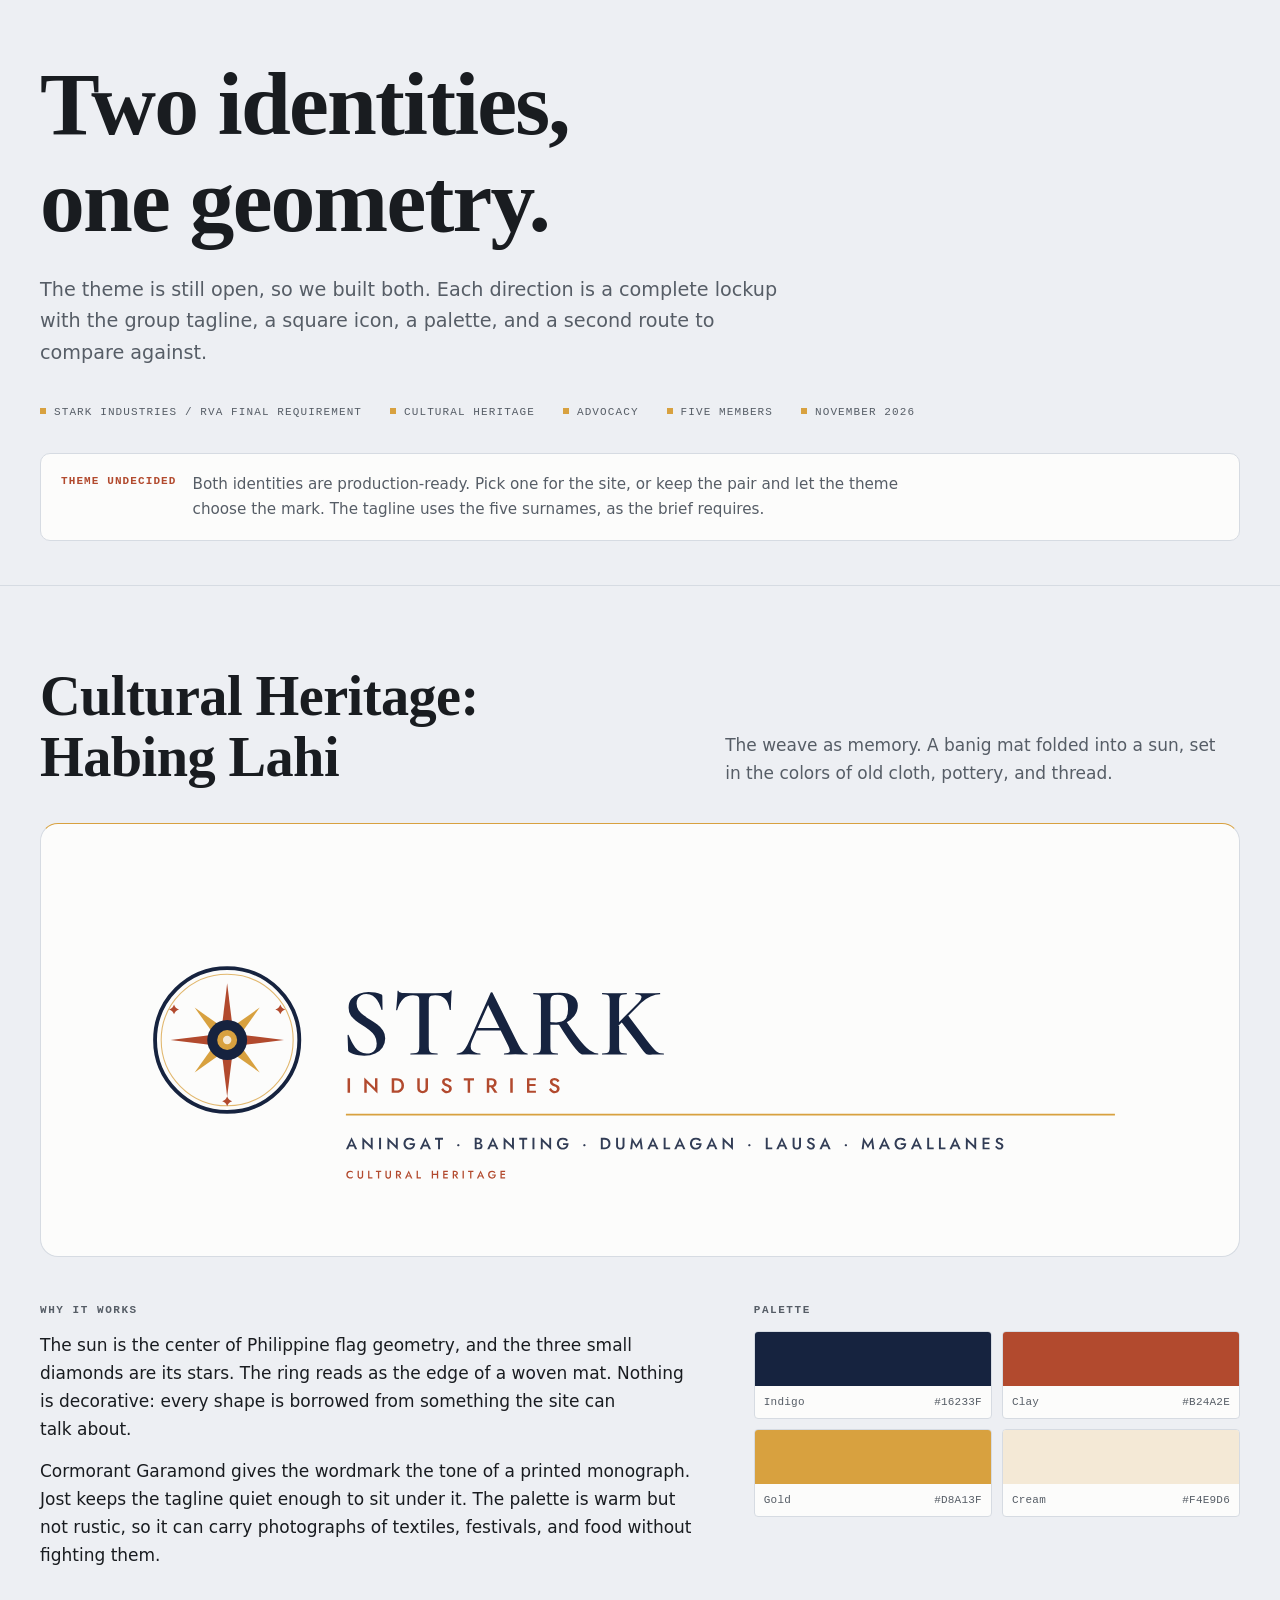
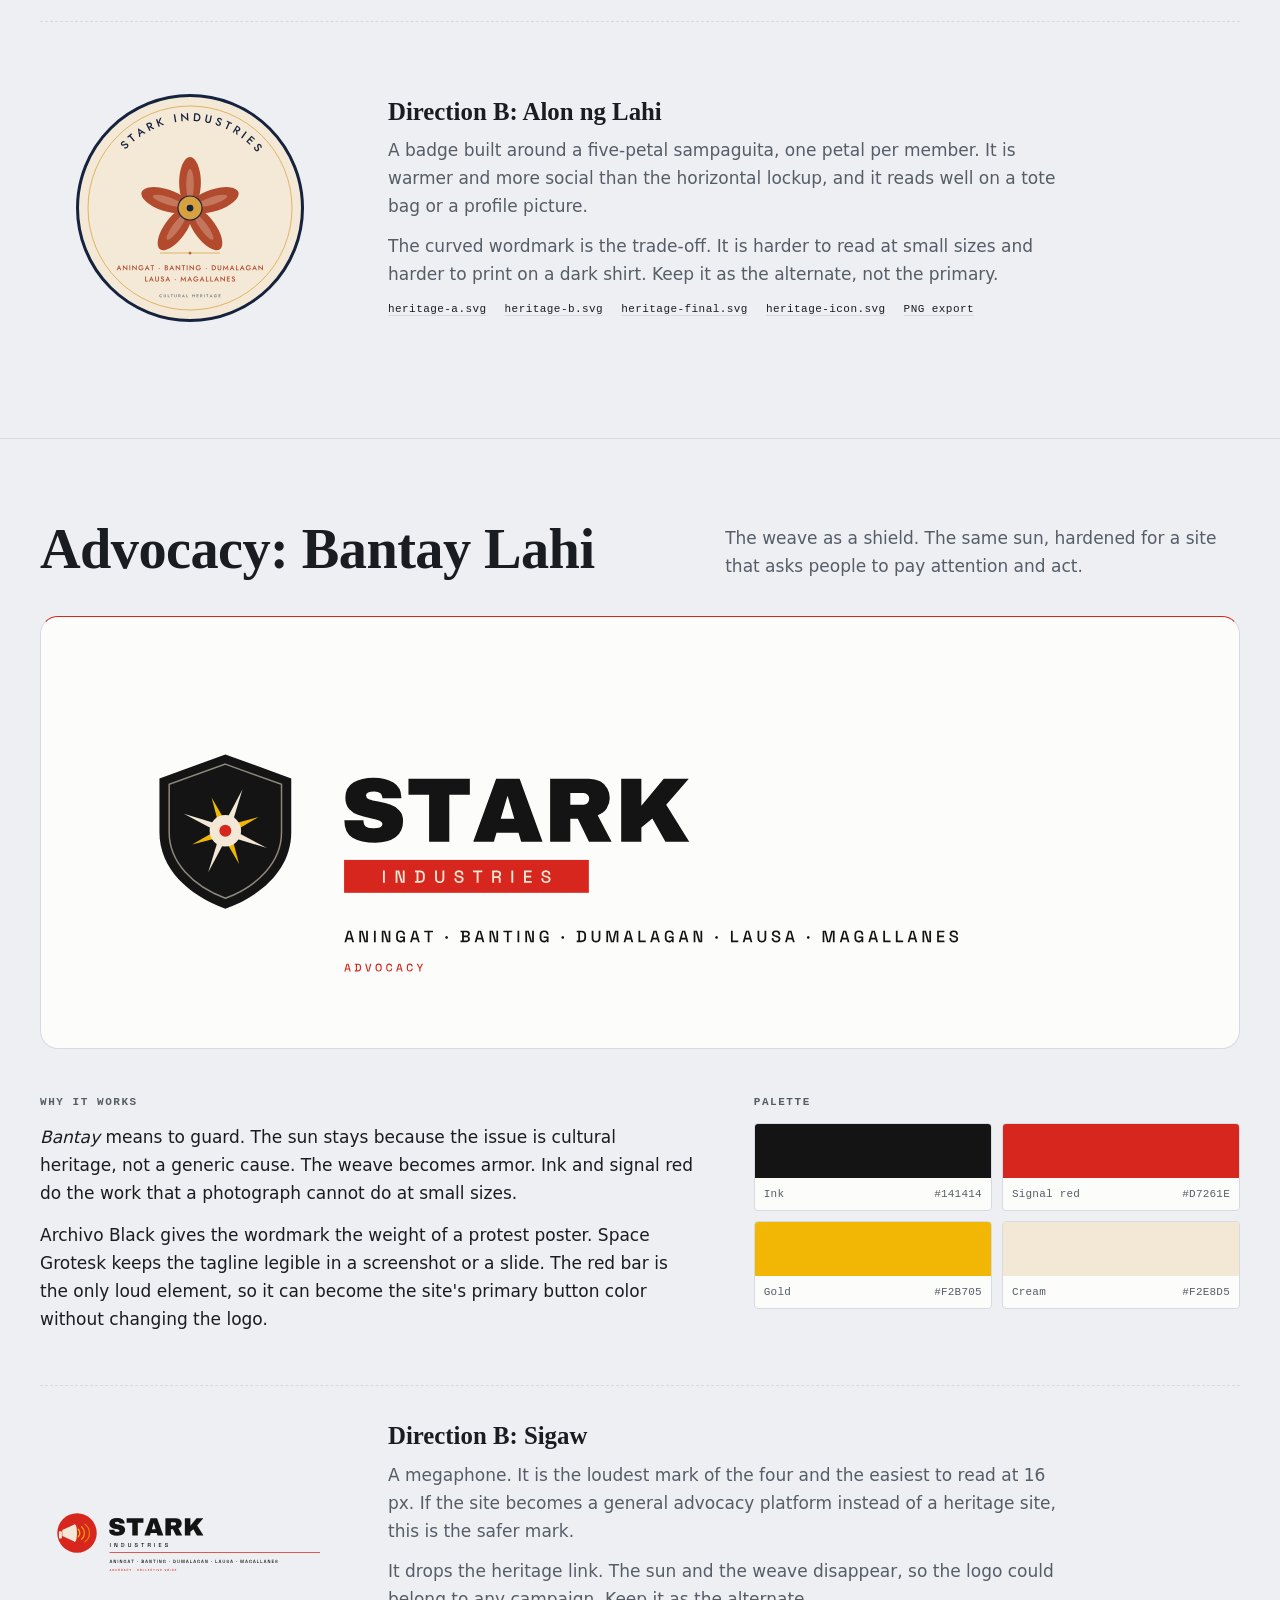
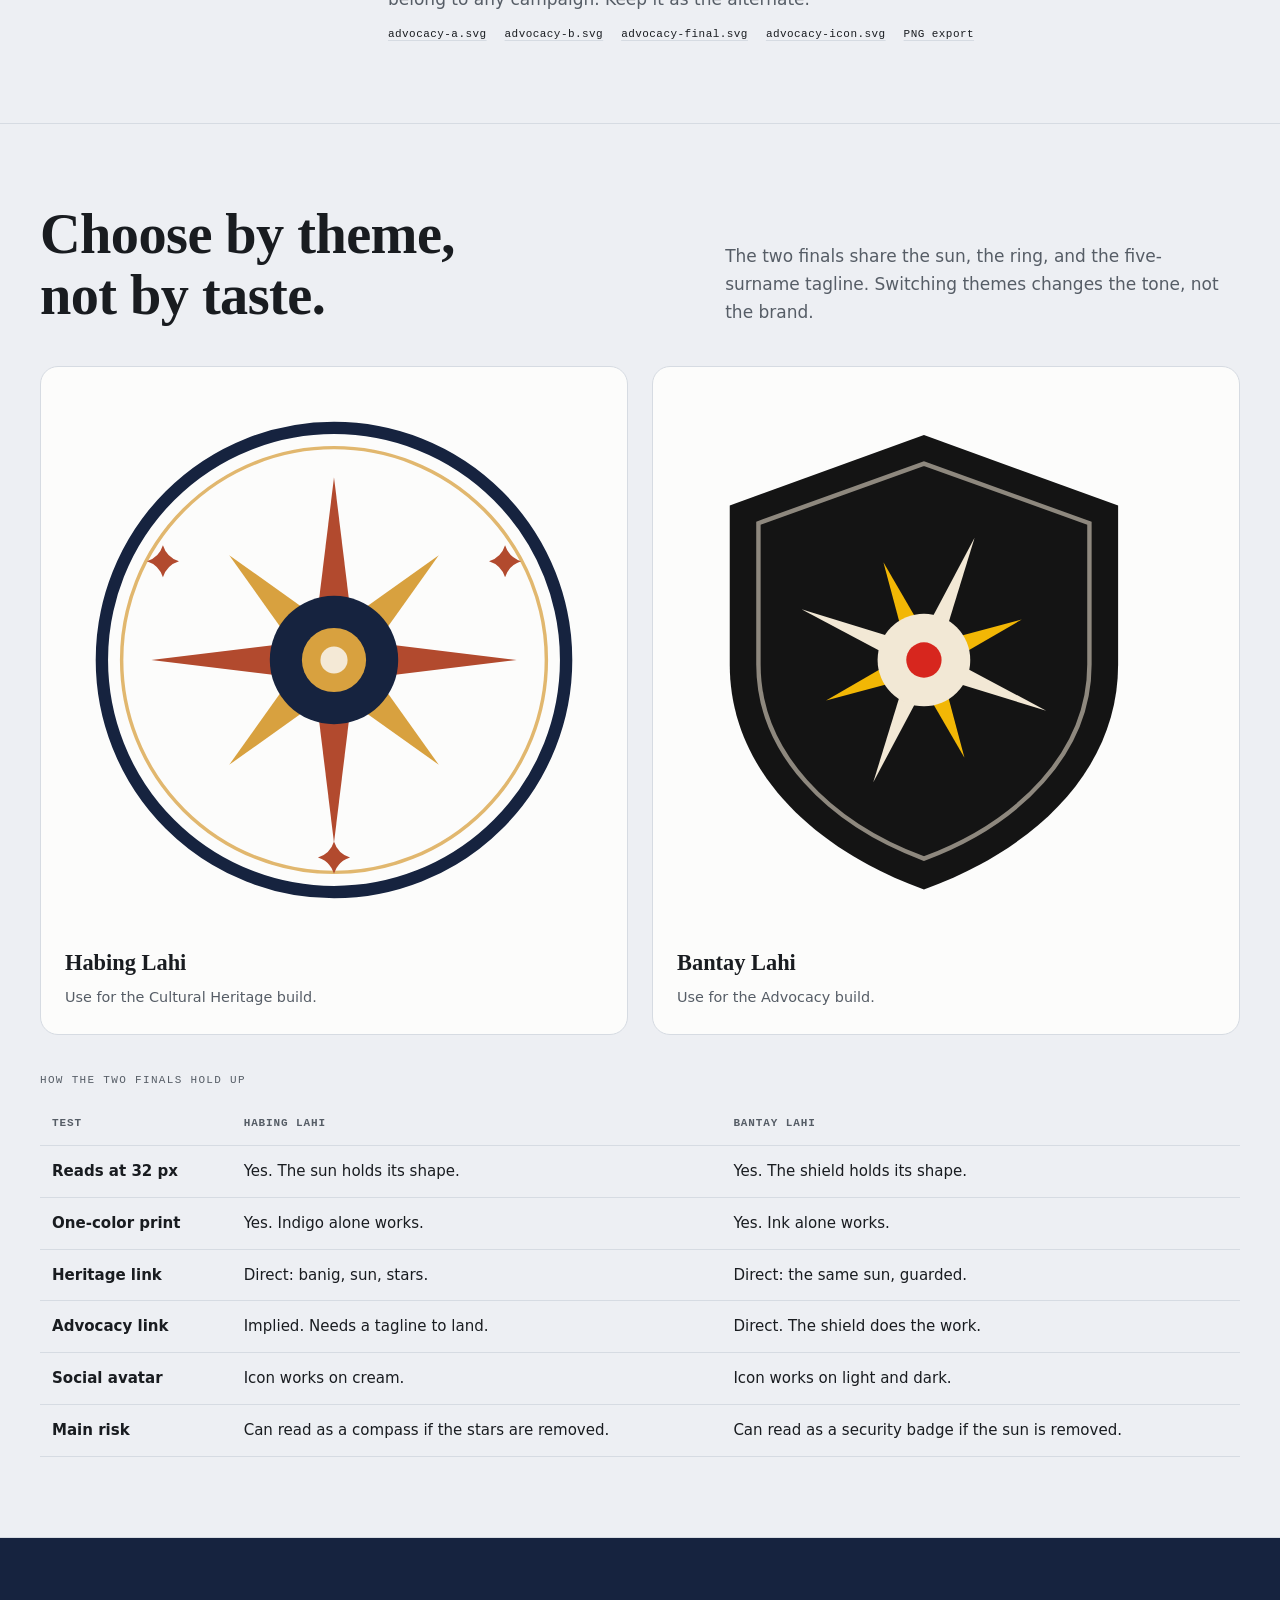
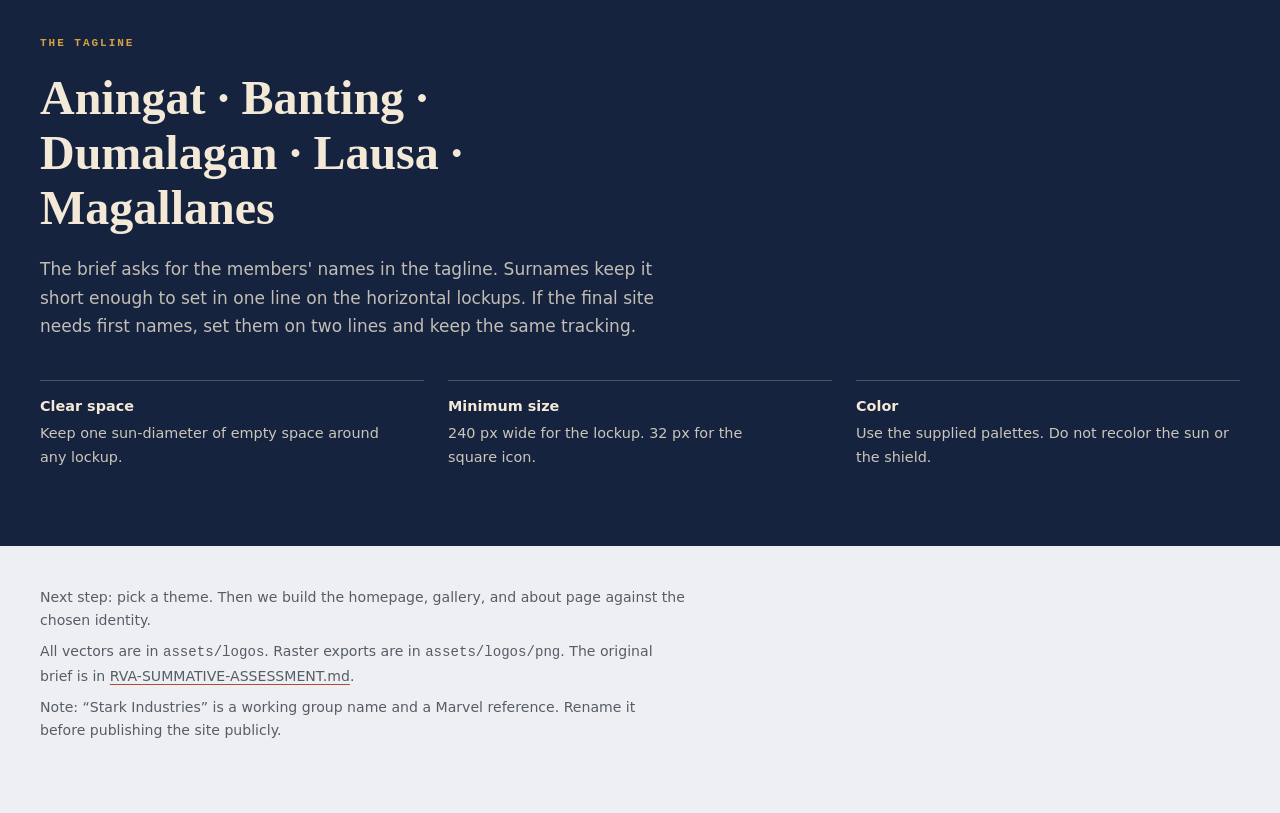
==== index.html @ 4c2fe42e "chore: bootstrap project and add two logo directions - static HTML/CSS review board for the undecide" ====
<!doctype html>
<html lang="en">
  <head>
    <meta charset="utf-8" />
    <meta name="viewport" content="width=device-width, initial-scale=1" />
    <title>Stark Industries — Two identities, one geometry</title>
    <meta
      name="description"
      content="Logo directions for the Stark Industries RVA project: Cultural Heritage and Advocacy."
    />
    <link rel="icon" href="assets/logos/heritage-icon.svg" type="image/svg+xml" />
    <link rel="stylesheet" href="assets/css/tokens.css" />
    <link rel="stylesheet" href="assets/css/review.css" />
  </head>
  <body>
    <header class="masthead">
      <div class="wrap">
        <!-- impeccable-disable tight-leading: display headings use editorial leading by design -->
        <h1>Two identities, one geometry.</h1>
        <p class="lede">
          The theme is still open, so we built both. Each direction is a complete
          lockup with the group tagline, a square icon, a palette, and a second
          route to compare against.
        </p>
        <ul class="meta">
          <li>Stark Industries / RVA final requirement</li>
          <li>Cultural Heritage</li>
          <li>Advocacy</li>
          <li>Five members</li>
          <li>November 2026</li>
        </ul>
        <div class="notice">
          <strong>Theme undecided</strong>
          <span>
            Both identities are production-ready. Pick one for the site, or keep
            the pair and let the theme choose the mark. The tagline uses the five
            surnames, as the brief requires.
          </span>
        </div>
      </div>
    </header>

    <main>
      <section class="identity" id="heritage" aria-labelledby="heritage-title">
        <div class="wrap">
          <div class="identity__head">
            <div>
              <h2 id="heritage-title">Cultural Heritage: Habing Lahi</h2>
            </div>
            <p>
              The weave as memory. A banig mat folded into a sun, set in the
              colors of old cloth, pottery, and thread.
            </p>
          </div>

          <div class="stage">
            <img
              src="assets/logos/heritage-final.svg"
              alt="Habing Lahi logo: a woven eight-ray sun in indigo, clay and gold, with the wordmark Stark Industries and the tagline Aningat, Banting, Dumalagan, Lausa, Magallanes."
              width="1200"
              height="360"
            />
          </div>

          <div class="notes">
            <div>
              <h3>Why it works</h3>
              <p>
                The sun is the center of Philippine flag geometry, and the three
                small diamonds are its stars. The ring reads as the edge of a
                woven mat. Nothing is decorative: every shape is borrowed from
                something the site can talk about.
              </p>
              <p>
                Cormorant Garamond gives the wordmark the tone of a printed
                monograph. Jost keeps the tagline quiet enough to sit under it.
                The palette is warm but not rustic, so it can carry photographs
                of textiles, festivals, and food without fighting them.
              </p>
            </div>
            <div>
              <h3>Palette</h3>
              <ul class="swatches">
                <li class="swatch">
                  <div class="swatch__chip" style="background: #16233f"></div>
                  <div class="swatch__label"><span>Indigo</span><span>#16233F</span></div>
                </li>
                <li class="swatch">
                  <div class="swatch__chip" style="background: #b24a2e"></div>
                  <div class="swatch__label"><span>Clay</span><span>#B24A2E</span></div>
                </li>
                <li class="swatch">
                  <div class="swatch__chip" style="background: #d8a13f"></div>
                  <div class="swatch__label"><span>Gold</span><span>#D8A13F</span></div>
                </li>
                <li class="swatch">
                  <div class="swatch__chip" style="background: #f4e9d6"></div>
                  <div class="swatch__label"><span>Cream</span><span>#F4E9D6</span></div>
                </li>
              </ul>
            </div>
          </div>

          <div class="alt">
            <img
              src="assets/logos/heritage-b.svg"
              alt="Alternate badge direction: a circular cream seal with a five-petal sampaguita and the group name on a curved path."
              width="800"
              height="800"
            />
            <div>
              <h3>Direction B: Alon ng Lahi</h3>
              <p>
                A badge built around a five-petal sampaguita, one petal per
                member. It is warmer and more social than the horizontal lockup,
                and it reads well on a tote bag or a profile picture.
              </p>
              <p>
                The curved wordmark is the trade-off. It is harder to read at
                small sizes and harder to print on a dark shirt. Keep it as the
                alternate, not the primary.
              </p>
              <ul class="files">
                <li><a href="assets/logos/heritage-a.svg">heritage-a.svg</a></li>
                <li><a href="assets/logos/heritage-b.svg">heritage-b.svg</a></li>
                <li><a href="assets/logos/heritage-final.svg">heritage-final.svg</a></li>
                <li><a href="assets/logos/heritage-icon.svg">heritage-icon.svg</a></li>
                <li><a href="assets/logos/png/heritage-final.png">PNG export</a></li>
              </ul>
            </div>
          </div>
        </div>
      </section>

      <section class="identity" id="advocacy" aria-labelledby="advocacy-title">
        <div class="wrap">
          <div class="identity__head">
            <div>
              <h2 id="advocacy-title">Advocacy: Bantay Lahi</h2>
            </div>
            <p>
              The weave as a shield. The same sun, hardened for a site that asks
              people to pay attention and act.
            </p>
          </div>

          <div class="stage stage--advocacy">
            <img
              src="assets/logos/advocacy-final.svg"
              alt="Bantay Lahi logo: a cream eight-ray sun inside a black shield, with the wordmark Stark Industries on a red bar and the tagline Aningat, Banting, Dumalagan, Lausa, Magallanes."
              width="1200"
              height="360"
            />
          </div>

          <div class="notes">
            <div>
              <h3>Why it works</h3>
              <p>
                <em>Bantay</em> means to guard. The sun stays because the issue is
                cultural heritage, not a generic cause. The weave becomes armor.
                Ink and signal red do the work that a photograph cannot do at
                small sizes.
              </p>
              <p>
                Archivo Black gives the wordmark the weight of a protest poster.
                Space Grotesk keeps the tagline legible in a screenshot or a
                slide. The red bar is the only loud element, so it can become the
                site's primary button color without changing the logo.
              </p>
            </div>
            <div>
              <h3>Palette</h3>
              <ul class="swatches">
                <li class="swatch">
                  <div class="swatch__chip" style="background: #141414"></div>
                  <div class="swatch__label"><span>Ink</span><span>#141414</span></div>
                </li>
                <li class="swatch">
                  <div class="swatch__chip" style="background: #d7261e"></div>
                  <div class="swatch__label"><span>Signal red</span><span>#D7261E</span></div>
                </li>
                <li class="swatch">
                  <div class="swatch__chip" style="background: #f2b705"></div>
                  <div class="swatch__label"><span>Gold</span><span>#F2B705</span></div>
                </li>
                <li class="swatch">
                  <div class="swatch__chip" style="background: #f2e8d5"></div>
                  <div class="swatch__label"><span>Cream</span><span>#F2E8D5</span></div>
                </li>
              </ul>
            </div>
          </div>

          <div class="alt">
            <img
              src="assets/logos/advocacy-b.svg"
              alt="Alternate advocacy direction: a red circle containing a cream megaphone with three gold sound waves."
              width="1200"
              height="360"
            />
            <div>
              <h3>Direction B: Sigaw</h3>
              <p>
                A megaphone. It is the loudest mark of the four and the easiest to
                read at 16 px. If the site becomes a general advocacy platform
                instead of a heritage site, this is the safer mark.
              </p>
              <p>
                It drops the heritage link. The sun and the weave disappear, so
                the logo could belong to any campaign. Keep it as the alternate.
              </p>
              <ul class="files">
                <li><a href="assets/logos/advocacy-a.svg">advocacy-a.svg</a></li>
                <li><a href="assets/logos/advocacy-b.svg">advocacy-b.svg</a></li>
                <li><a href="assets/logos/advocacy-final.svg">advocacy-final.svg</a></li>
                <li><a href="assets/logos/advocacy-icon.svg">advocacy-icon.svg</a></li>
                <li><a href="assets/logos/png/advocacy-final.png">PNG export</a></li>
              </ul>
            </div>
          </div>
        </div>
      </section>

      <section class="identity" id="compare" aria-labelledby="compare-title">
        <div class="wrap">
          <div class="identity__head">
            <div>
              <h2 id="compare-title">Choose by theme, not by taste.</h2>
            </div>
            <p>
              The two finals share the sun, the ring, and the five-surname
              tagline. Switching themes changes the tone, not the brand.
            </p>
          </div>

          <div class="compare">
            <article class="compare__card">
              <img
                src="assets/logos/heritage-icon.svg"
                alt="Habing Lahi square icon: the woven sun on its own."
                width="512"
                height="512"
              />
              <h3>Habing Lahi</h3>
              <p>Use for the Cultural Heritage build.</p>
            </article>
            <article class="compare__card">
              <img
                src="assets/logos/advocacy-icon.svg"
                alt="Bantay Lahi square icon: the sun inside the shield."
                width="512"
                height="512"
              />
              <h3>Bantay Lahi</h3>
              <p>Use for the Advocacy build.</p>
            </article>
          </div>

          <div class="table-wrap">
            <table>
            <caption>How the two finals hold up</caption>
            <thead>
              <tr>
                <th scope="col">Test</th>
                <th scope="col">Habing Lahi</th>
                <th scope="col">Bantay Lahi</th>
              </tr>
            </thead>
            <tbody>
              <tr>
                <th scope="row">Reads at 32 px</th>
                <td>Yes. The sun holds its shape.</td>
                <td>Yes. The shield holds its shape.</td>
              </tr>
              <tr>
                <th scope="row">One-color print</th>
                <td>Yes. Indigo alone works.</td>
                <td>Yes. Ink alone works.</td>
              </tr>
              <tr>
                <th scope="row">Heritage link</th>
                <td>Direct: banig, sun, stars.</td>
                <td>Direct: the same sun, guarded.</td>
              </tr>
              <tr>
                <th scope="row">Advocacy link</th>
                <td>Implied. Needs a tagline to land.</td>
                <td>Direct. The shield does the work.</td>
              </tr>
              <tr>
                <th scope="row">Social avatar</th>
                <td>Icon works on cream.</td>
                <td>Icon works on light and dark.</td>
              </tr>
              <tr>
                <th scope="row">Main risk</th>
                <td>Can read as a compass if the stars are removed.</td>
                <td>Can read as a security badge if the sun is removed.</td>
              </tr>
            </tbody>
            </table>
          </div>
        </div>
      </section>
    </main>

    <section class="band" aria-labelledby="tagline-title">
      <div class="wrap">
        <p class="kicker">The tagline</p>
        <blockquote id="tagline-title">
          Aningat · Banting · Dumalagan · Lausa · Magallanes
        </blockquote>
        <p>
          The brief asks for the members' names in the tagline. Surnames keep it
          short enough to set in one line on the horizontal lockups. If the
          final site needs first names, set them on two lines and keep the same
          tracking.
        </p>
        <ul class="rules">
          <li>
            <strong>Clear space</strong>
            Keep one sun-diameter of empty space around any lockup.
          </li>
          <li>
            <strong>Minimum size</strong>
            240 px wide for the lockup. 32 px for the square icon.
          </li>
          <li>
            <strong>Color</strong>
            Use the supplied palettes. Do not recolor the sun or the shield.
          </li>
        </ul>
      </div>
    </section>

    <footer class="footer">
      <div class="wrap">
        <p>
          Next step: pick a theme. Then we build the homepage, gallery, and about
          page against the chosen identity.
        </p>
        <p>
          All vectors are in <code>assets/logos</code>. Raster exports are in
          <code>assets/logos/png</code>. The original brief is in
          <a href="RVA-SUMMATIVE-ASSESSMENT.md">RVA-SUMMATIVE-ASSESSMENT.md</a>.
        </p>
        <p>
          Note: “Stark Industries” is a working group name and a Marvel
          reference. Rename it before publishing the site publicly.
        </p>
      </div>
    </footer>
  </body>
</html>
---- assets/css/tokens.css ----
/* Stark Industries — shared design tokens
   Two candidate identities, one geometry. Change values here, not in page CSS. */

:root {
  /* Cultural Heritage — Habing Lahi */
  --heritage-ink: #16233f;
  --heritage-clay: #b24a2e;
  --heritage-gold: #d8a13f;
  --heritage-cream: #f4e9d6;

  /* Advocacy — Bantay Lahi */
  --advocacy-ink: #141414;
  --advocacy-red: #d7261e;
  --advocacy-gold: #f2b705;
  --advocacy-cream: #f2e8d5;

  /* Review board surface */
  --paper: #edeff3;
  --surface: #fcfcfb;
  --text: #191c20;
  --muted: #565d66;
  --line: #d6dbe2;
  --focus: #b24a2e;

  /* Type */
  --font-display: "Iowan Old Style", "Palatino Linotype", Palatino, Georgia, serif;
  --font-body: "Segoe UI", system-ui, -apple-system, "Helvetica Neue", Arial, sans-serif;
  --font-mono: "Cascadia Code", Consolas, "Courier New", monospace;

  /* Space */
  --space-1: 0.25rem;
  --space-2: 0.5rem;
  --space-3: 0.75rem;
  --space-4: 1rem;
  --space-6: 1.5rem;
  --space-8: 2rem;
  --space-12: 3rem;
  --space-16: 4rem;

  /* Shape */
  --radius-sm: 4px;
  --radius-md: 10px;
  --radius-lg: 18px;
}
---- assets/css/review.css ----
/* Review board only. The site itself will get its own stylesheet. */

*,
*::before,
*::after {
  box-sizing: border-box;
}

html {
  scroll-behavior: smooth;
}

body {
  margin: 0;
  background: var(--paper);
  color: var(--text);
  font-family: var(--font-body);
  font-size: 17px;
  line-height: 1.65;
  text-wrap: pretty;
  -webkit-font-smoothing: antialiased;
}

img {
  max-width: 100%;
  height: auto;
}

a {
  color: inherit;
  text-decoration-color: var(--heritage-clay);
  text-decoration-thickness: 1px;
  text-underline-offset: 3px;
}

a:hover {
  color: var(--heritage-clay);
}

:focus-visible {
  outline: 3px solid var(--focus);
  outline-offset: 3px;
}

.wrap {
  width: min(1200px, 100% - 48px);
  margin-inline: auto;
}

.kicker {
  margin: 0;
  font-family: var(--font-mono);
  font-size: 11px;
  font-weight: 600;
  letter-spacing: 0.18em;
  text-transform: uppercase;
  color: var(--heritage-clay);
}

.masthead {
  padding: 56px 0 44px;
  border-bottom: 1px solid var(--line);
}

.masthead h1 {
  max-width: 14ch;
  margin: 0 0 24px;
  font-family: var(--font-display);
  font-size: clamp(2.7rem, 7vw, 5.6rem);
  font-weight: 600;
  line-height: 1.08;
  letter-spacing: -0.02em;
  text-wrap: balance;
}

.lede {
  max-width: 64ch;
  margin: 0;
  font-size: clamp(1.02rem, 1.5vw, 1.22rem);
  color: var(--muted);
}
.meta {
  display: flex;
  flex-wrap: wrap;
  gap: 10px 28px;
  margin: 34px 0 0;
  padding: 0;
  list-style: none;
  font-family: var(--font-mono);
  font-size: 11px;
  letter-spacing: 0.1em;
  text-transform: uppercase;
  color: var(--muted);
}

.meta li::before {
  content: "";
  display: inline-block;
  width: 6px;
  height: 6px;
  margin-right: 8px;
  background: var(--heritage-gold);
  vertical-align: 1px;
}

.notice {
  display: grid;
  grid-template-columns: auto 1fr;
  gap: 16px;
  margin: 32px 0 0;
  padding: 18px 20px;
  border: 1px solid var(--line);
  border-radius: var(--radius-md);
  background: var(--surface);
  font-size: 0.95rem;
  color: var(--muted);
}

.notice strong {
  color: var(--heritage-clay);
  font-family: var(--font-mono);
  font-size: 11px;
  letter-spacing: 0.1em;
  text-transform: uppercase;
}

.notice span {
  max-width: 78ch;
}

.identity {
  padding: 80px 0;
  border-bottom: 1px solid var(--line);
}

.identity__head {
  display: grid;
  grid-template-columns: minmax(0, 1.1fr) minmax(0, 0.9fr);
  gap: 24px 56px;
  align-items: end;
  margin-bottom: 36px;
}

.identity__head h2 {
  margin: 0;
  font-family: var(--font-display);
  font-size: clamp(2rem, 4.4vw, 3.6rem);
  font-weight: 600;
  line-height: 1.08;
  letter-spacing: -0.01em;
  text-wrap: balance;
}

.identity__head p {
  max-width: 46ch;
  margin: 0;
  color: var(--muted);
}

.stage {
  padding: clamp(18px, 4vw, 52px);
  border: 1px solid var(--line);
  border-top: 1px solid var(--heritage-gold);
  border-radius: var(--radius-lg);
  background: var(--surface);
}

.stage--advocacy {
  border-top-color: var(--advocacy-red);
}

.stage img {
  display: block;
  width: 100%;
}

.notes {
  display: grid;
  grid-template-columns: minmax(0, 1.15fr) minmax(0, 0.85fr);
  gap: 40px 56px;
  margin-top: 44px;
}

.notes h3 {
  margin: 0 0 12px;
  font-family: var(--font-mono);
  font-size: 11px;
  letter-spacing: 0.14em;
  text-transform: uppercase;
  color: var(--muted);
}

.notes p {
  max-width: 66ch;
  margin: 0 0 14px;
}

.notes p:last-child {
  margin-bottom: 0;
}

.swatches {
  display: grid;
  grid-template-columns: repeat(2, minmax(0, 1fr));
  gap: 10px;
  margin: 0;
  padding: 0;
  list-style: none;
}

.swatch {
  overflow: hidden;
  border: 1px solid var(--line);
  border-radius: var(--radius-sm);
  background: var(--surface);
}

.swatch__chip {
  height: 54px;
}

.swatch__label {
  display: flex;
  justify-content: space-between;
  gap: 8px;
  padding: 7px 9px;
  font-family: var(--font-mono);
  font-size: 11px;
  letter-spacing: 0.02em;
  color: var(--muted);
}

.alt {
  display: grid;
  grid-template-columns: minmax(0, 300px) minmax(0, 1fr);
  gap: 32px 48px;
  align-items: center;
  margin-top: 52px;
  padding-top: 36px;
  border-top: 1px dashed var(--line);
}

.alt img {
  display: block;
  width: 100%;
  max-width: 300px;
  margin-inline: auto;
}

.alt h3 {
  margin: 0 0 10px;
  font-family: var(--font-display);
  font-size: 1.55rem;
  font-weight: 600;
  line-height: 1.15;
}

.alt p {
  max-width: 62ch;
  margin: 0 0 12px;
  color: var(--muted);
}

.files {
  display: flex;
  flex-wrap: wrap;
  gap: 8px 18px;
  margin: 0;
  padding: 0;
  list-style: none;
  font-family: var(--font-mono);
  font-size: 11px;
  letter-spacing: 0.04em;
}

.files a {
  text-decoration-color: var(--line);
}

.compare {
  display: grid;
  grid-template-columns: repeat(2, minmax(0, 1fr));
  gap: 24px;
  margin-top: 40px;
}

.compare__card {
  padding: 24px;
  border: 1px solid var(--line);
  border-radius: var(--radius-lg);
  background: var(--surface);
}

.compare__card img {
  display: block;
  width: 100%;
}

.compare__card h3 {
  margin: 16px 0 4px;
  font-family: var(--font-display);
  font-size: 1.4rem;
  font-weight: 600;
}

.compare__card p {
  margin: 0;
  font-size: 0.9rem;
  color: var(--muted);
}

table {
  width: 100%;
  margin-top: 36px;
  border-collapse: collapse;
  font-size: 0.94rem;
}

caption {
  caption-side: top;
  padding-bottom: 12px;
  font-family: var(--font-mono);
  font-size: 11px;
  letter-spacing: 0.12em;
  text-align: left;
  text-transform: uppercase;
  color: var(--muted);
}

th,
td {
  padding: 13px 12px;
  border-bottom: 1px solid var(--line);
  text-align: left;
  vertical-align: top;
}

thead th {
  font-family: var(--font-mono);
  font-size: 11px;
  font-weight: 600;
  letter-spacing: 0.08em;
  text-transform: uppercase;
  color: var(--muted);
}

tbody th {
  font-weight: 600;
}

.band {
  padding: 76px 24px;
  background: var(--heritage-ink);
  color: var(--heritage-cream);
}

.band .wrap {
  width: min(1200px, 100%);
}

.band .kicker {
  color: var(--heritage-gold);
}

.band blockquote {
  max-width: 26ch;
  margin: 18px 0 0;
  font-family: var(--font-display);
  font-size: clamp(1.6rem, 4vw, 3rem);
  font-weight: 600;
  line-height: 1.15;
}

.band p {
  max-width: 58ch;
  margin: 20px 0 0;
  color: color-mix(in srgb, var(--heritage-cream) 78%, transparent);
}

.band a {
  text-decoration-color: var(--heritage-gold);
}

.rules {
  display: grid;
  grid-template-columns: repeat(3, minmax(0, 1fr));
  gap: 24px;
  margin: 40px 0 0;
  padding: 0;
  list-style: none;
}

.rules li {
  padding-top: 14px;
  border-top: 1px solid color-mix(in srgb, var(--heritage-cream) 24%, transparent);
  font-size: 0.9rem;
  color: color-mix(in srgb, var(--heritage-cream) 82%, transparent);
}

.rules strong {
  display: block;
  margin-bottom: 4px;
  color: var(--heritage-cream);
}

.footer {
  padding: 40px 0 64px;
  font-size: 0.88rem;
  color: var(--muted);
}

.footer p {
  max-width: 72ch;
  margin: 0 0 8px;
}

@media (max-width: 900px) {
  .identity__head,
  .notes,
  .alt,
  .compare {
    grid-template-columns: 1fr;
  }

  .identity__head {
    gap: 16px;
  }

  .rules {
    grid-template-columns: 1fr;
  }

  .alt img {
    max-width: 240px;
    margin-inline: 0;
  }
}

@media (max-width: 700px) {
  .notice {
    grid-template-columns: 1fr;
    gap: 4px;
  }

  .table-wrap {
    overflow-x: auto;
    margin-top: 36px;
  }

  .table-wrap table {
    min-width: 560px;
    margin-top: 0;
  }
}

@media (max-width: 560px) {
  .wrap {
    width: min(100% - 32px, 1200px);
  }

  .masthead {
    padding-top: 40px;
  }

  .identity {
    padding: 56px 0;
  }

  .swatches {
    grid-template-columns: 1fr;
  }
}

@media (prefers-reduced-motion: reduce) {
  html {
    scroll-behavior: auto;
  }
}
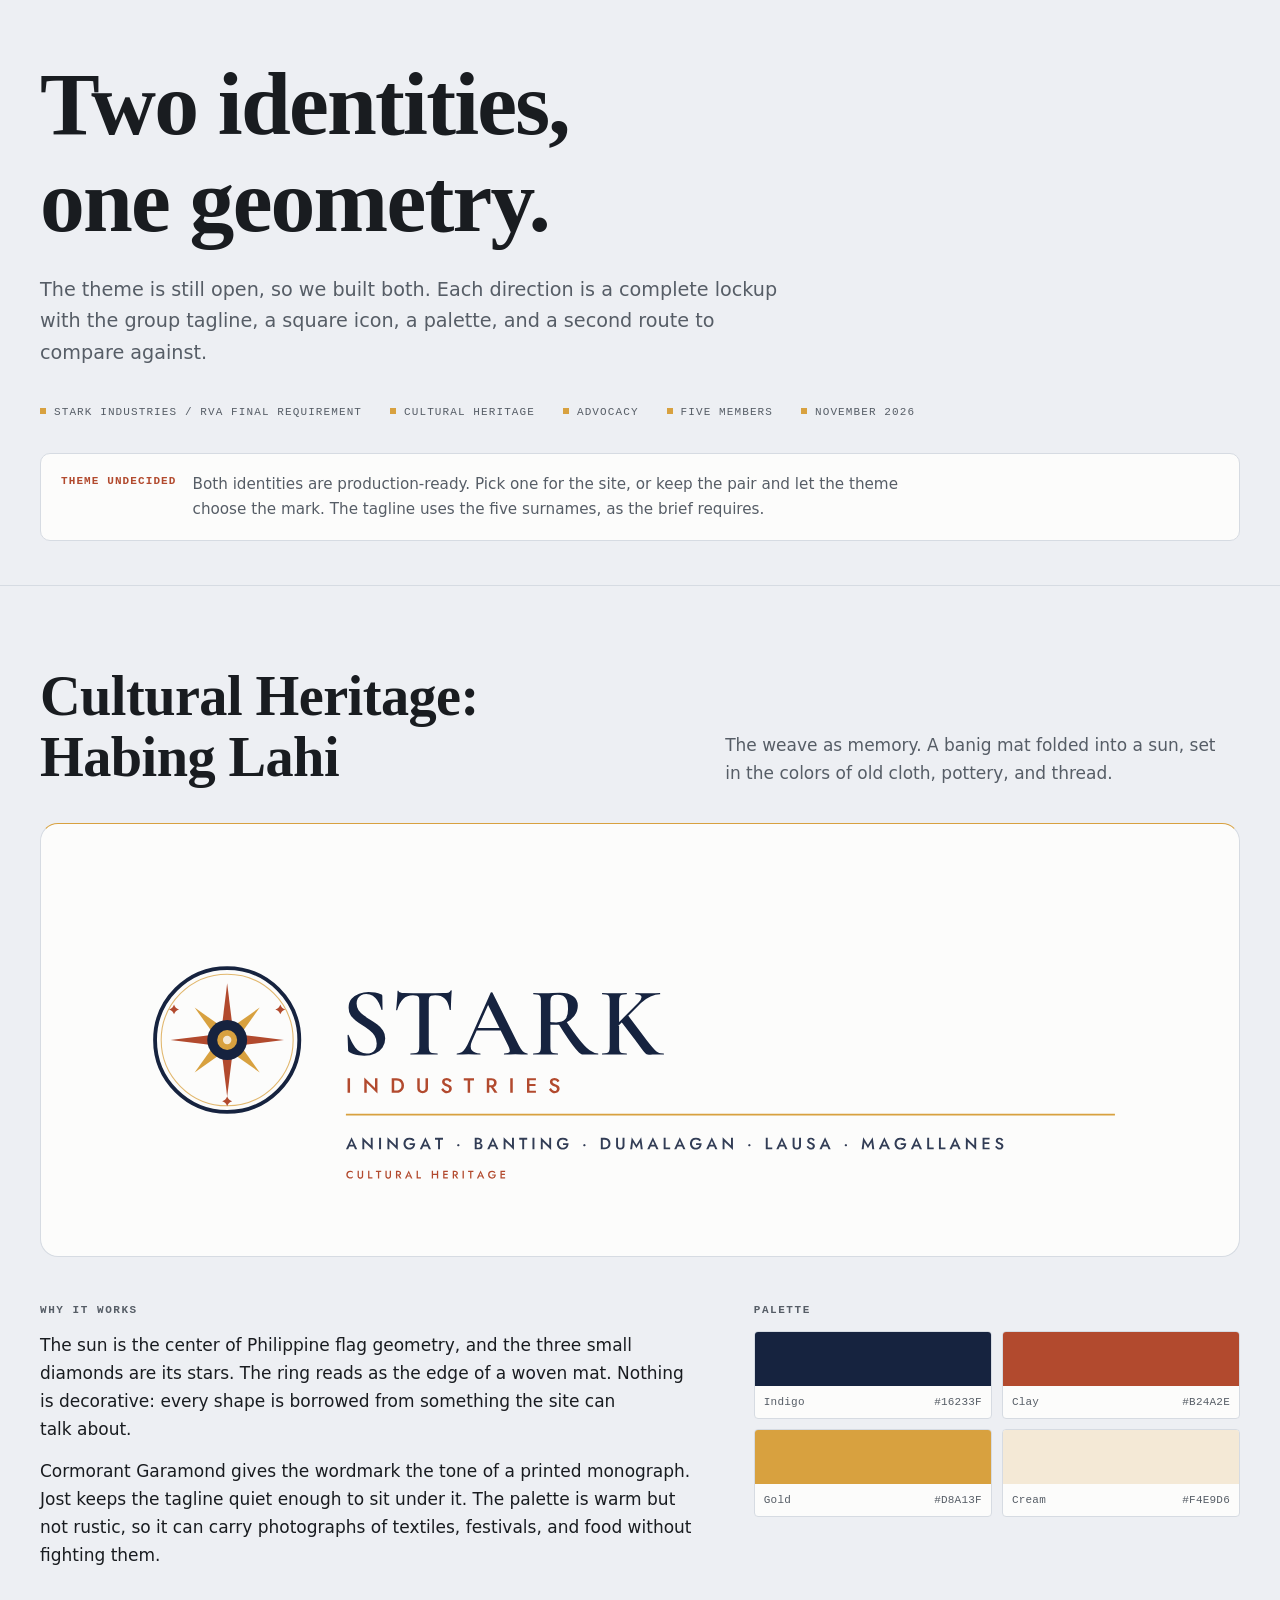
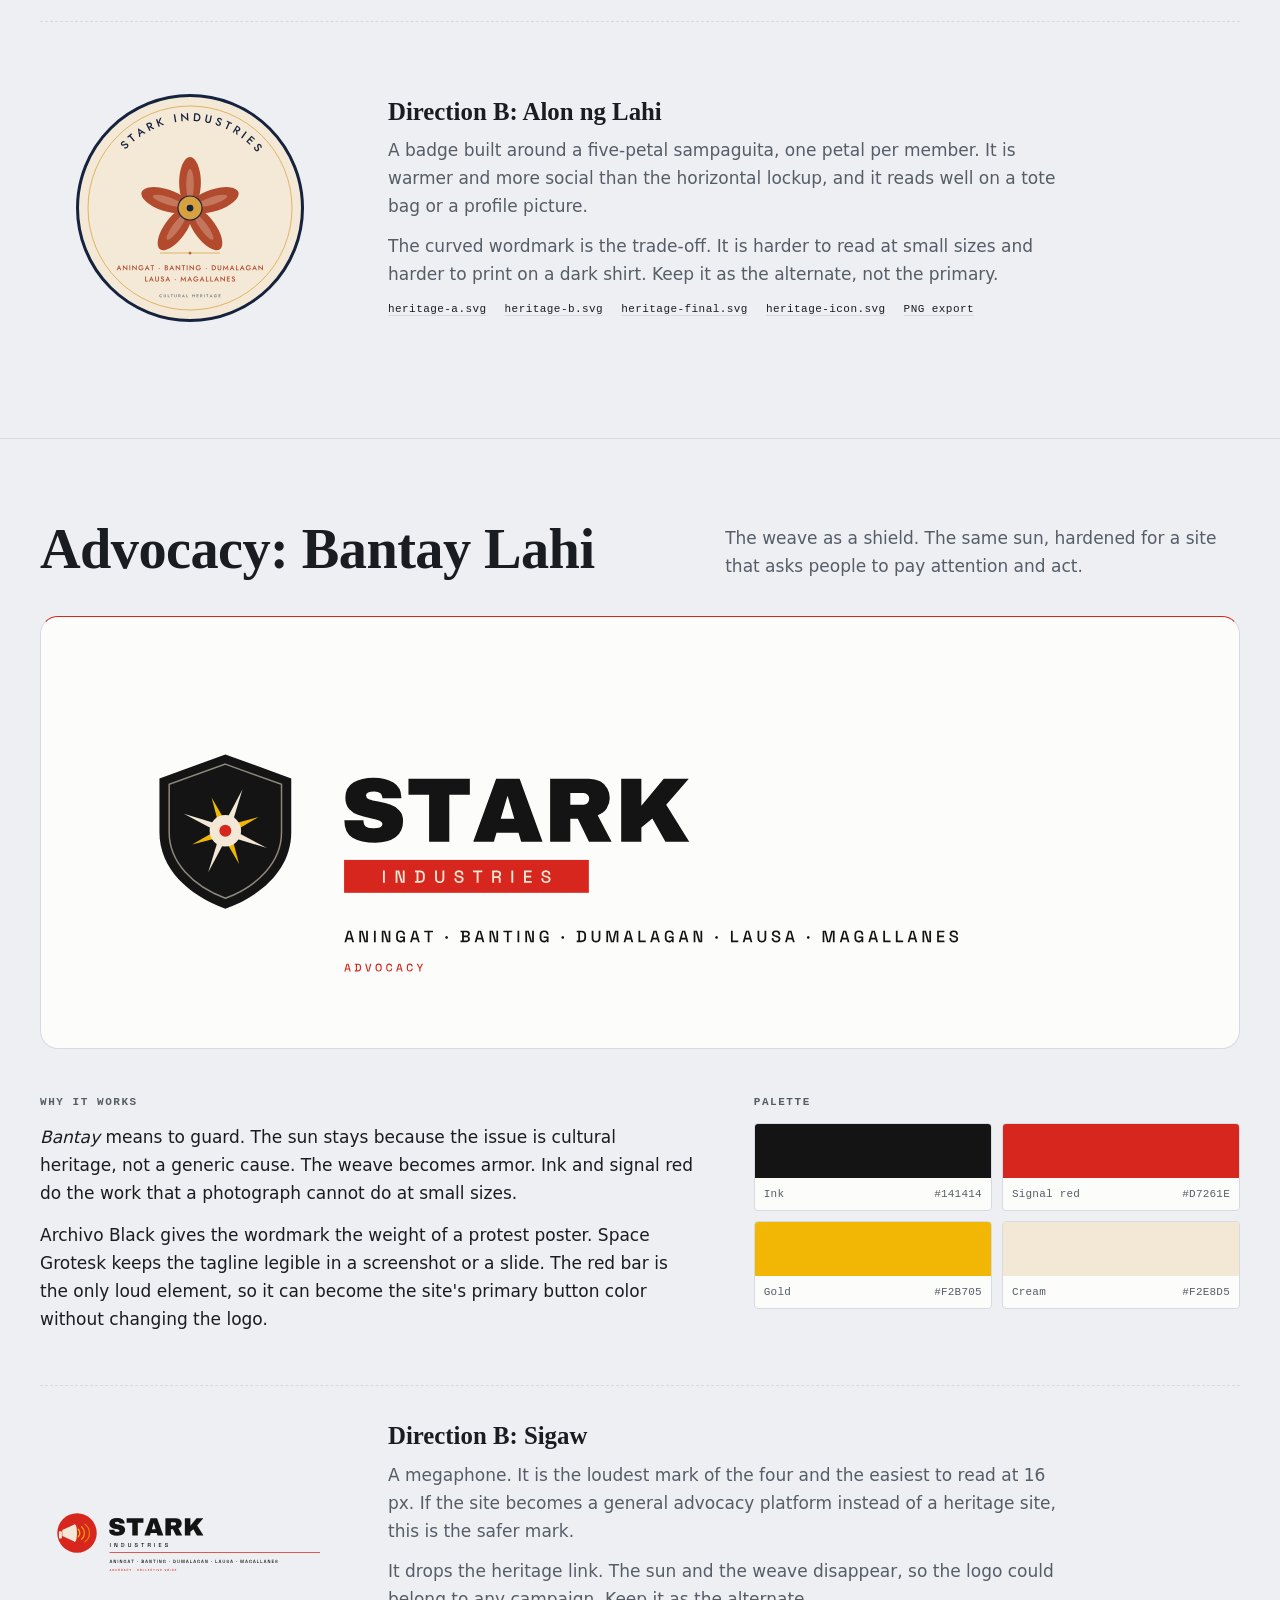
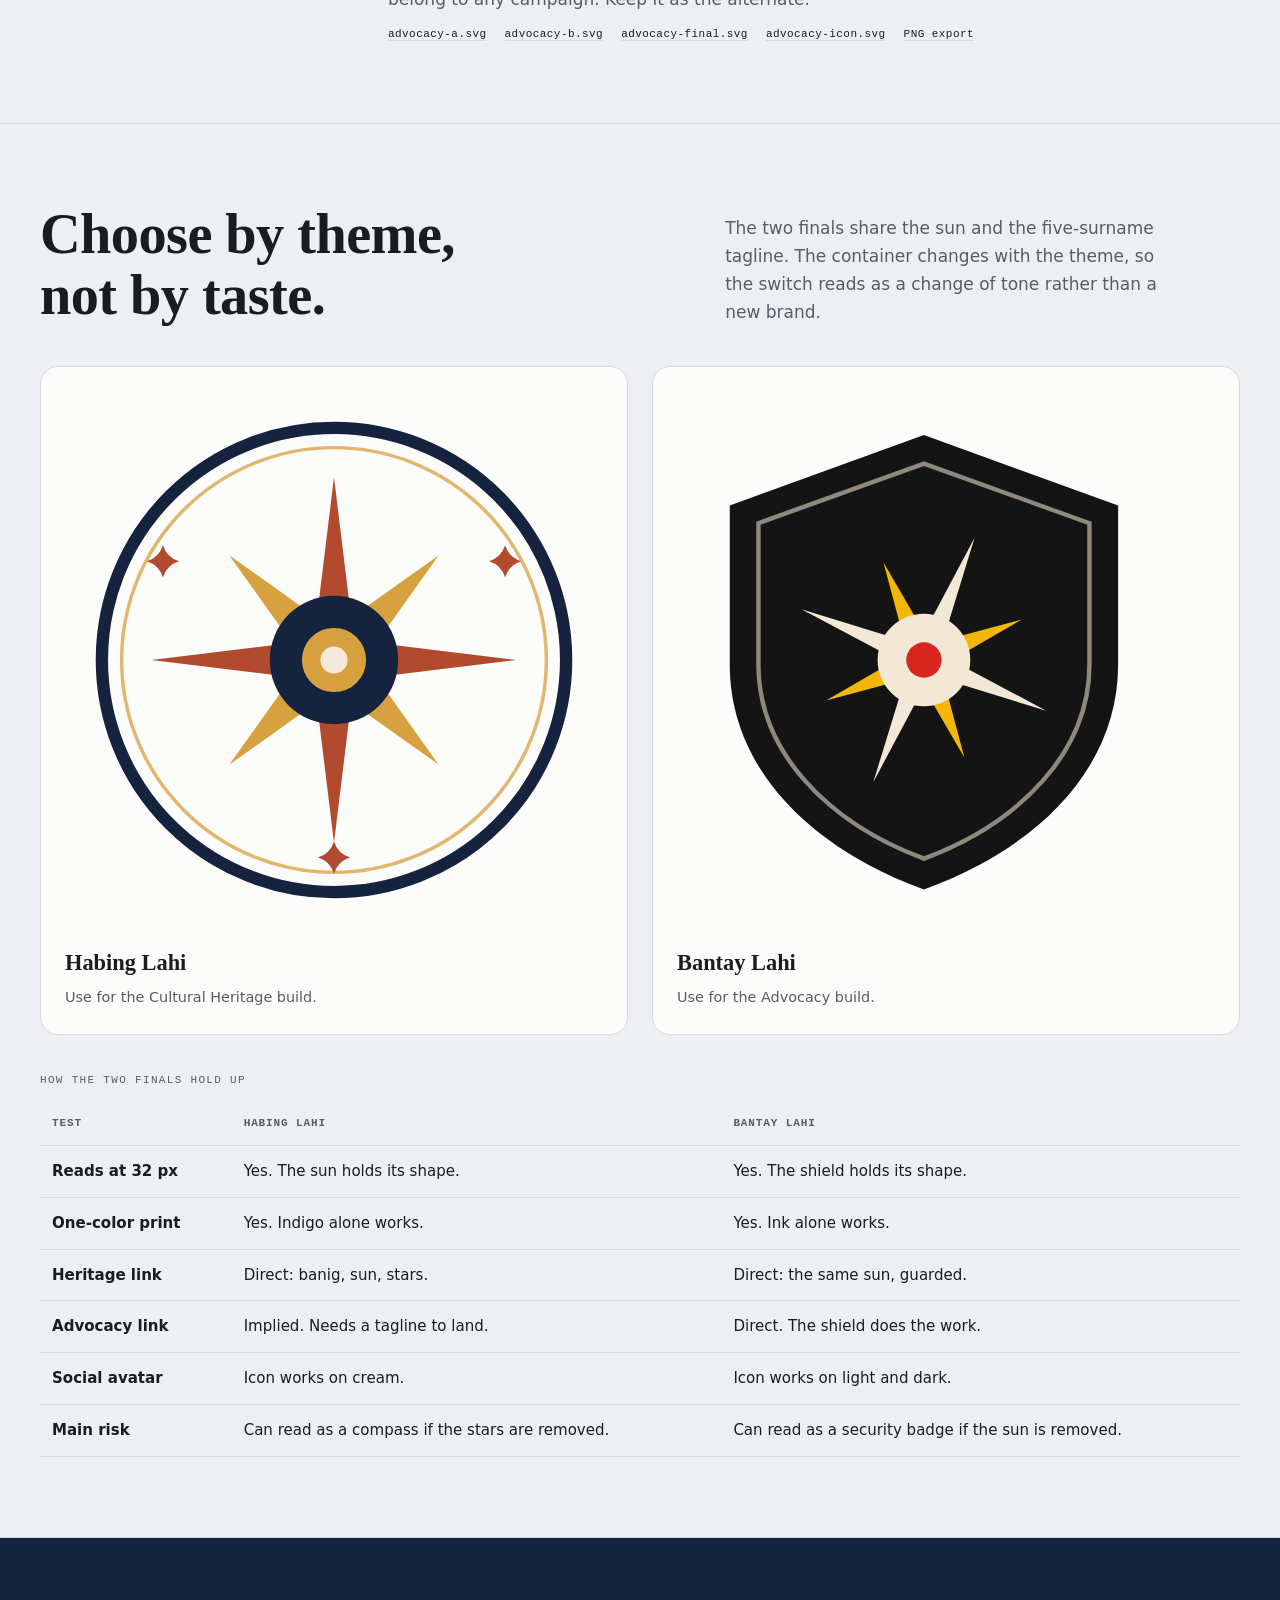
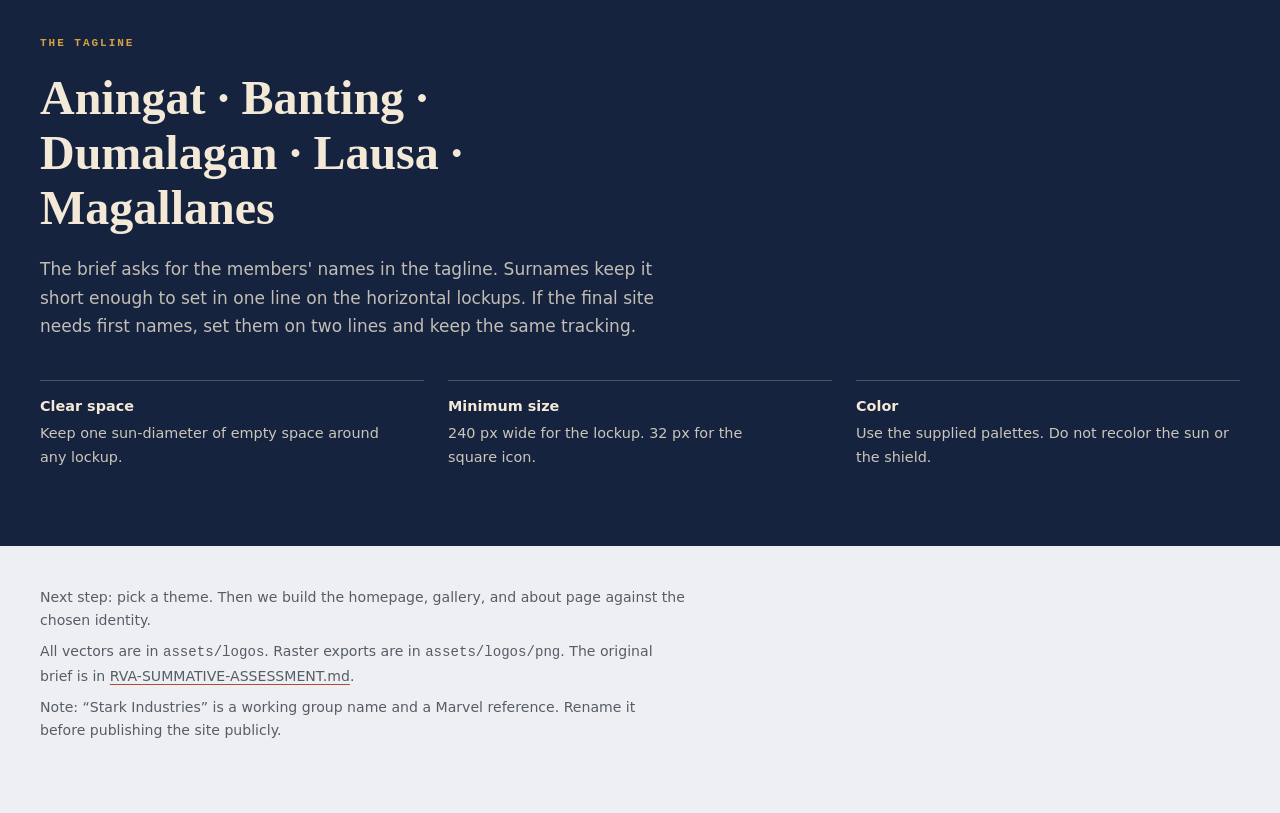
==== commit e5535c18: "docs: tighten brand claims and logo guidance" ====
--- a/index.html
+++ b/index.html
@@ -229,8 +229,9 @@
               <h2 id="compare-title">Choose by theme, not by taste.</h2>
             </div>
             <p>
-              The two finals share the sun, the ring, and the five-surname
-              tagline. Switching themes changes the tone, not the brand.
+              The two finals share the sun and the five-surname tagline. The
+              container changes with the theme, so the switch reads as a change
+              of tone rather than a new brand.
             </p>
           </div>
 
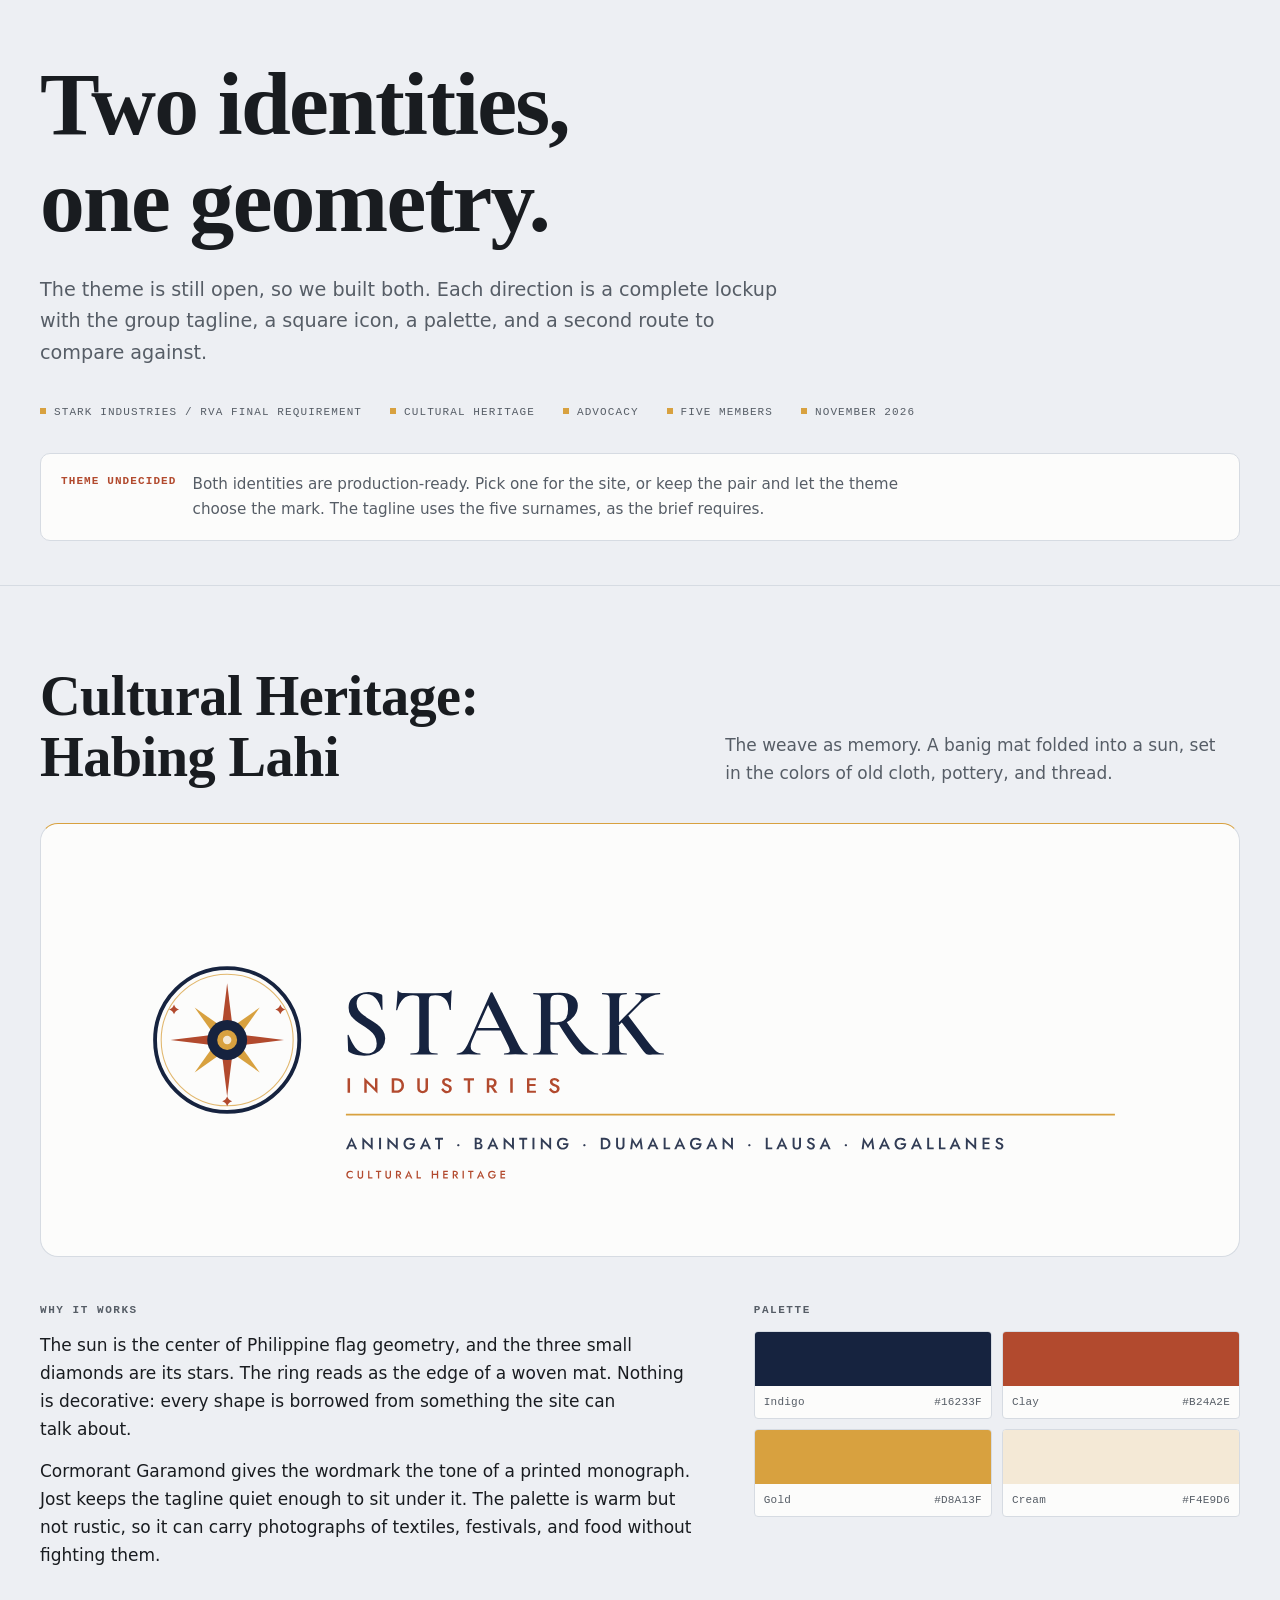
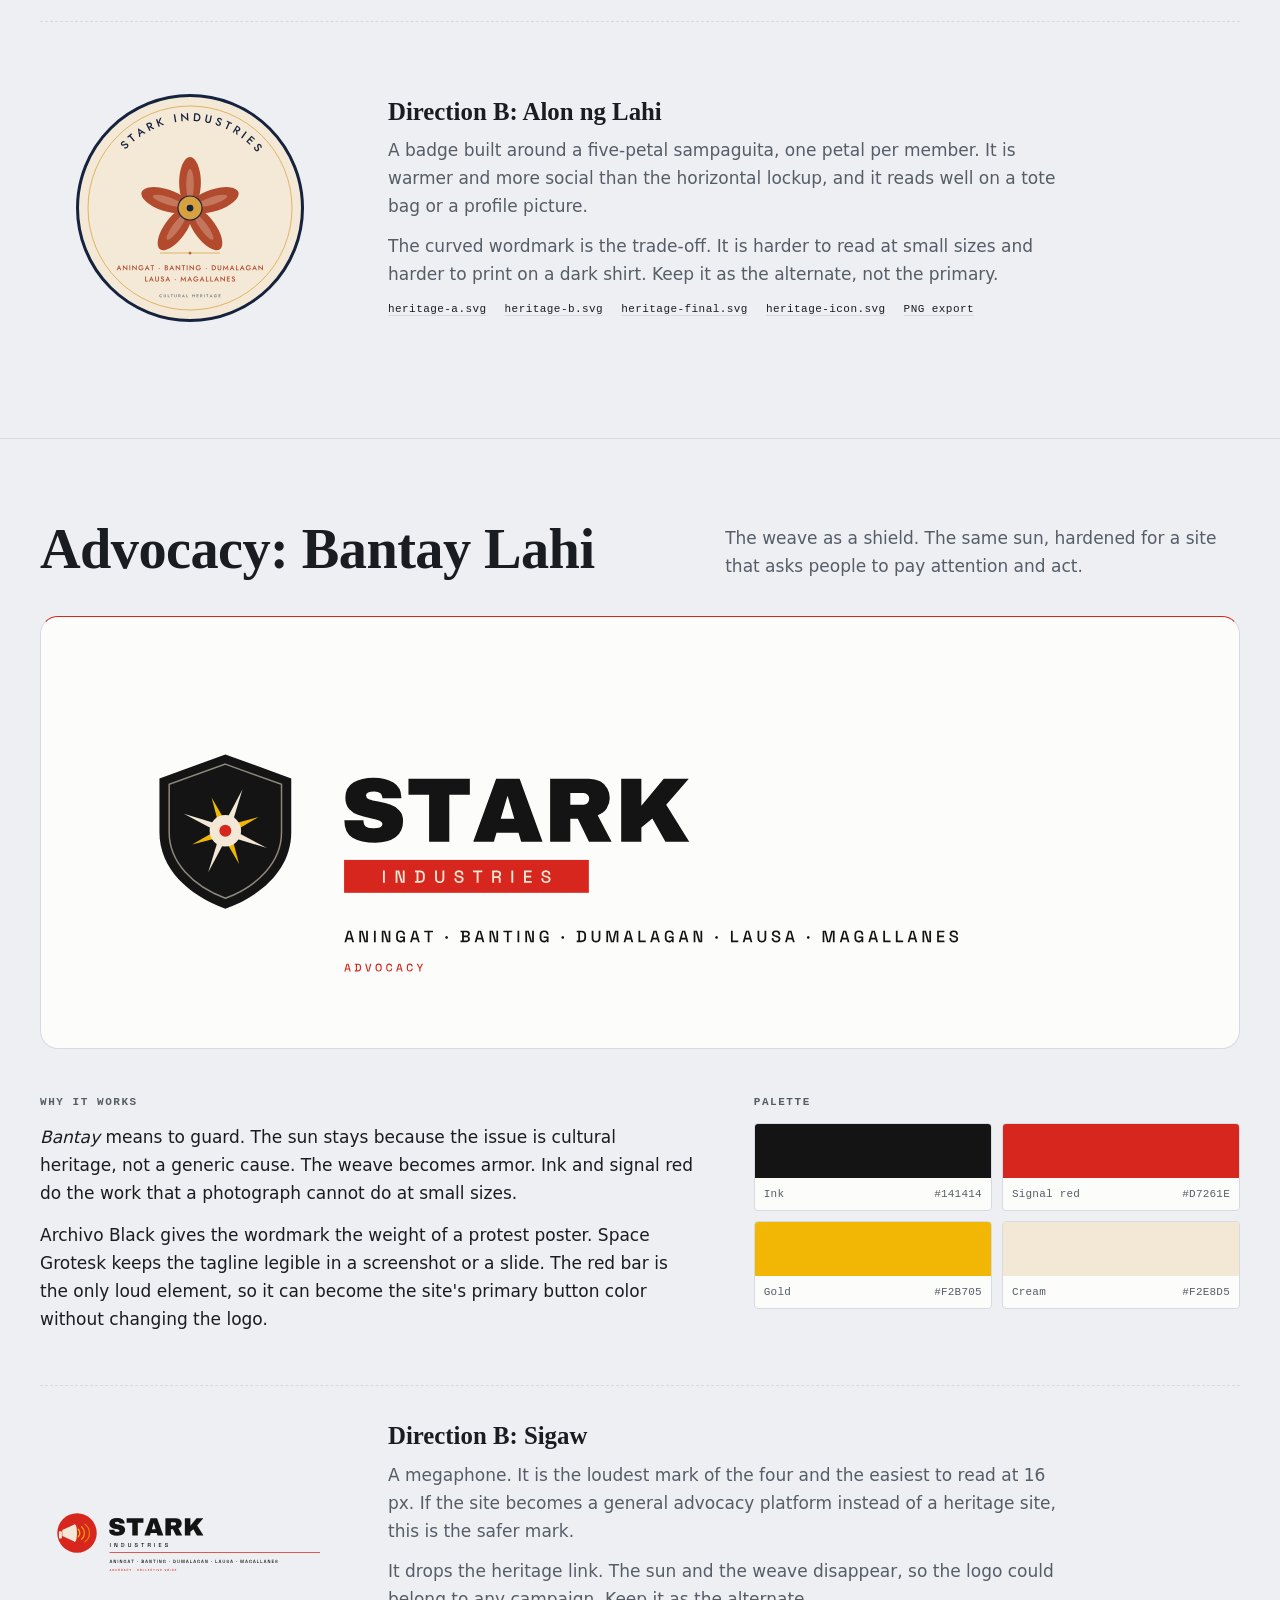
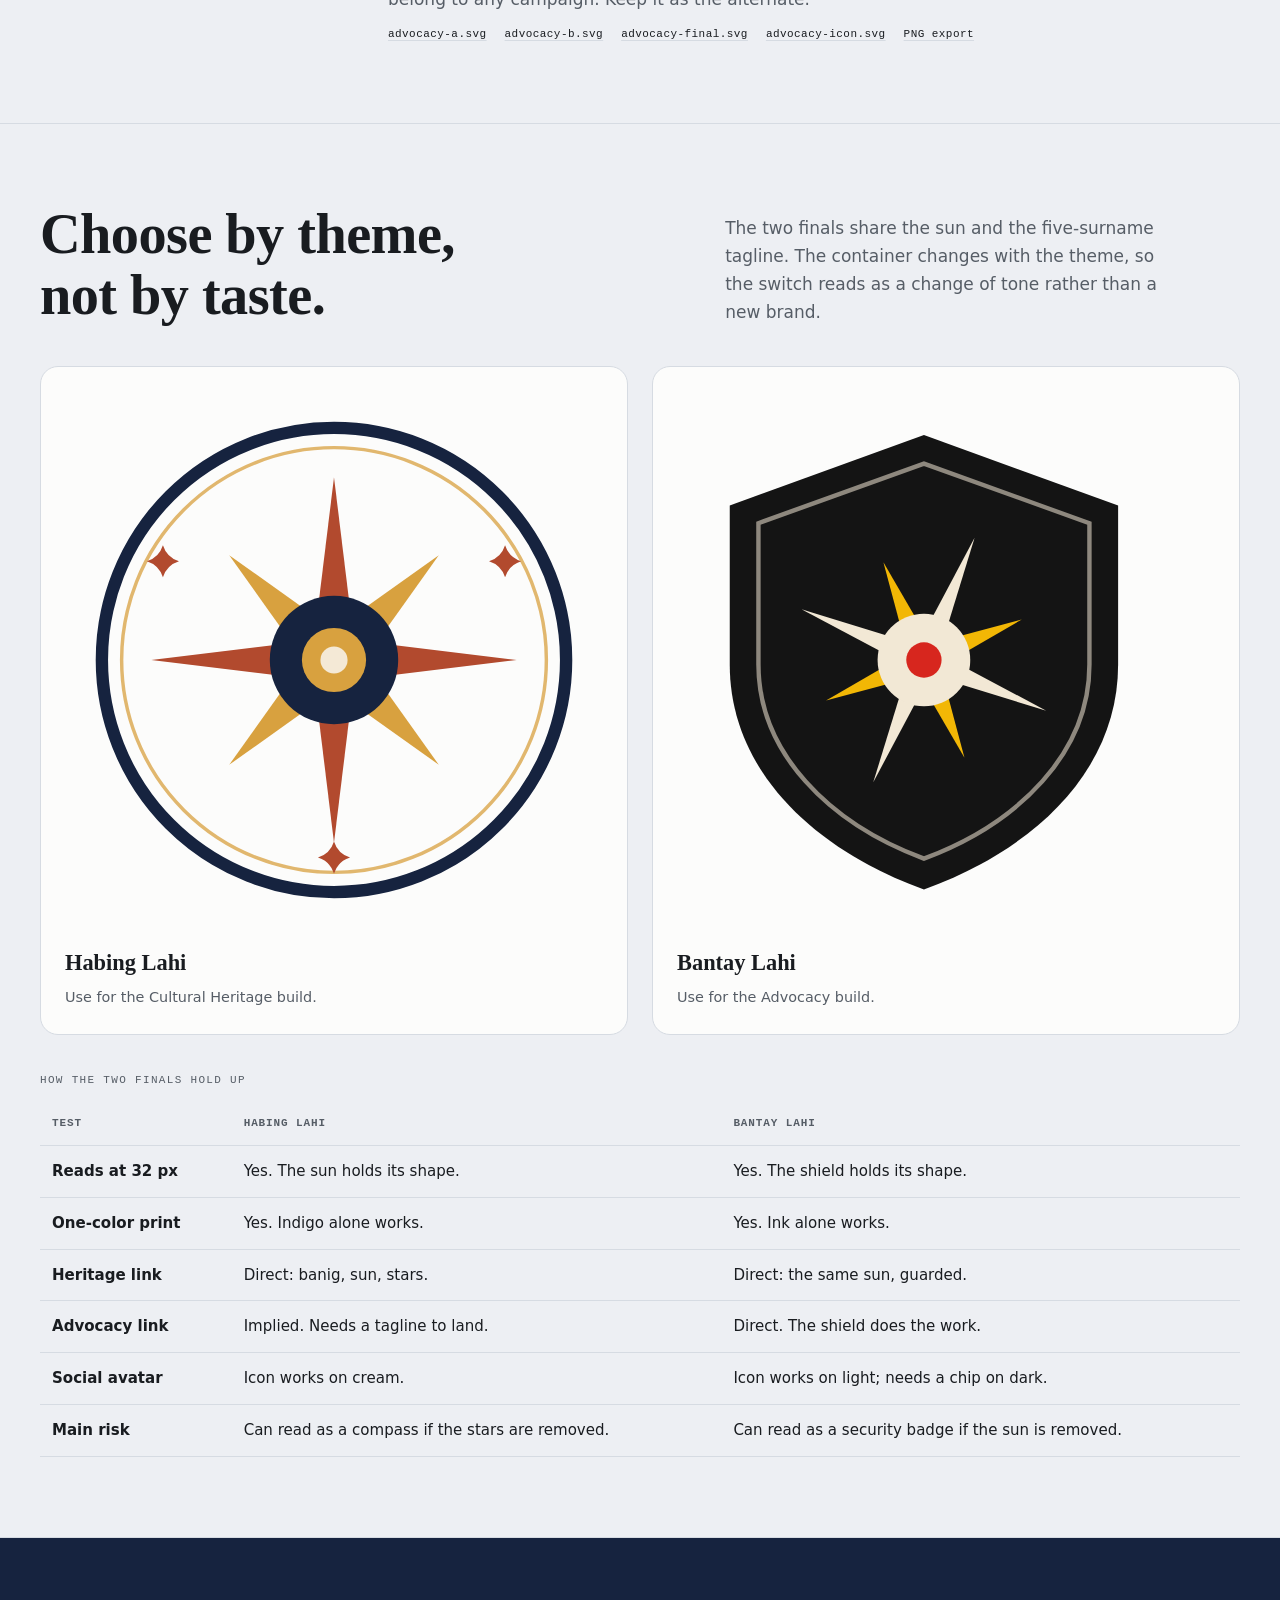
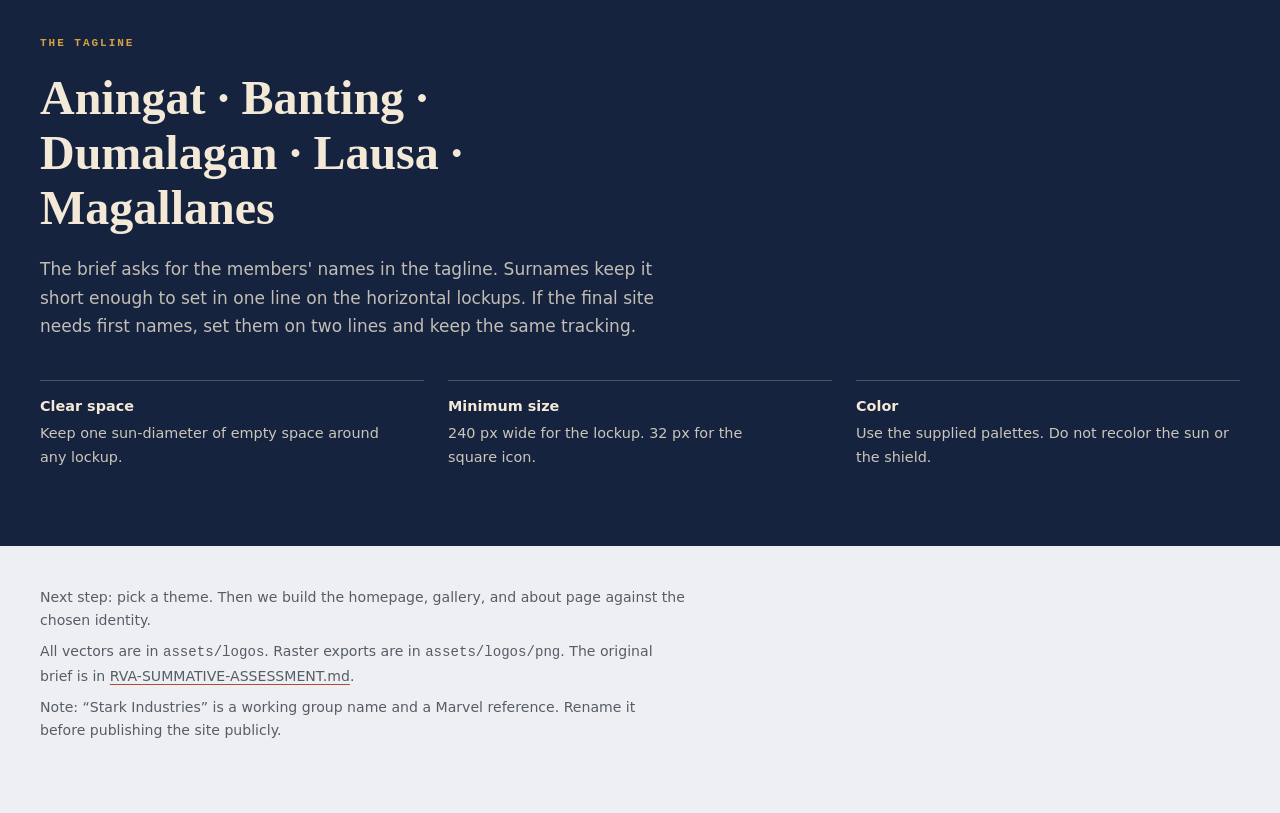
==== commit a488238e: "docs: correct icon-on-dark guidance and refresh captures" ====
--- a/index.html
+++ b/index.html
@@ -292,7 +292,7 @@
               <tr>
                 <th scope="row">Social avatar</th>
                 <td>Icon works on cream.</td>
-                <td>Icon works on light and dark.</td>
+                <td>Icon works on light; needs a chip on dark.</td>
               </tr>
               <tr>
                 <th scope="row">Main risk</th>
